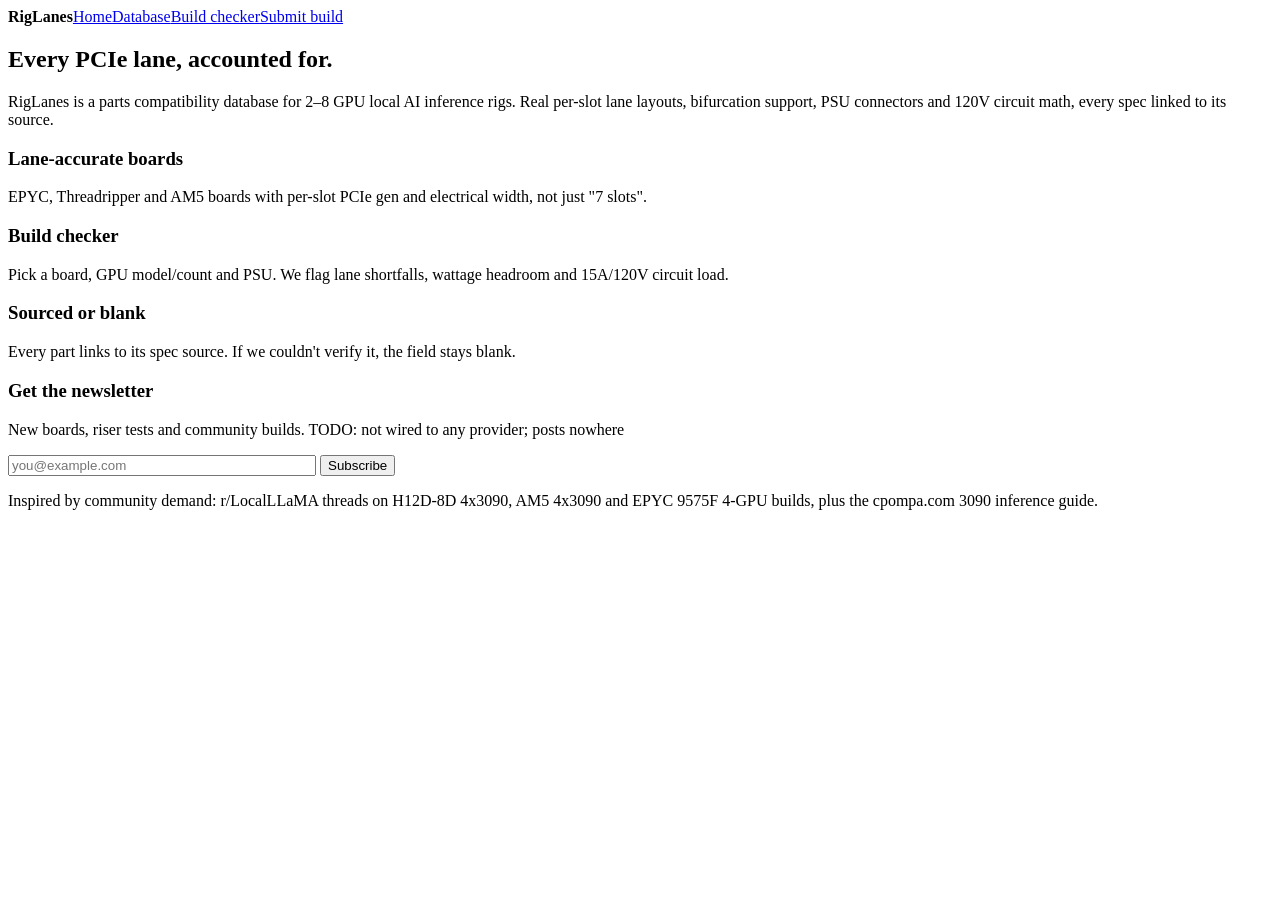
==== index.html @ 4cade734 "Add RigLanes pages" ====
<!doctype html><html><head><meta charset=utf-8><title>RigLanes</title><link rel=stylesheet href=style.css></head><body><nav><b>RigLanes</b><a href="index.html">Home</a><a href="db.html">Database</a><a href="checker.html">Build checker</a><a href="submit.html">Submit build</a></nav><main>
<section class=hero><h1>Every PCIe lane, accounted for.</h1><p>RigLanes is a parts compatibility database for 2–8 GPU local AI inference rigs. Real per-slot lane layouts, bifurcation support, PSU connectors and 120V circuit math, every spec linked to its source.</p></section>
<div class=grid><div class=card><h3>Lane-accurate boards</h3><p class=muted>EPYC, Threadripper and AM5 boards with per-slot PCIe gen and electrical width, not just "7 slots".</p></div>
<div class=card><h3>Build checker</h3><p class=muted>Pick a board, GPU model/count and PSU. We flag lane shortfalls, wattage headroom and 15A/120V circuit load.</p></div>
<div class=card><h3>Sourced or blank</h3><p class=muted>Every part links to its spec source. If we couldn't verify it, the field stays blank.</p></div></div>
<div class=card><h3>Get the newsletter</h3><p class=muted>New boards, riser tests and community builds. <span class=todo>TODO: not wired to any provider; posts nowhere</span></p>
<form onsubmit="event.preventDefault();this.querySelector('p').hidden=false"><input type=email required placeholder="you@example.com" style="width:300px"> <button>Subscribe</button><p hidden class=warn>Placeholder: nothing was sent.</p></form></div>
<p class=muted>Inspired by community demand: r/LocalLLaMA threads on H12D-8D 4x3090, AM5 4x3090 and EPYC 9575F 4-GPU builds, plus the cpompa.com 3090 inference guide.</p>
</main></body></html>
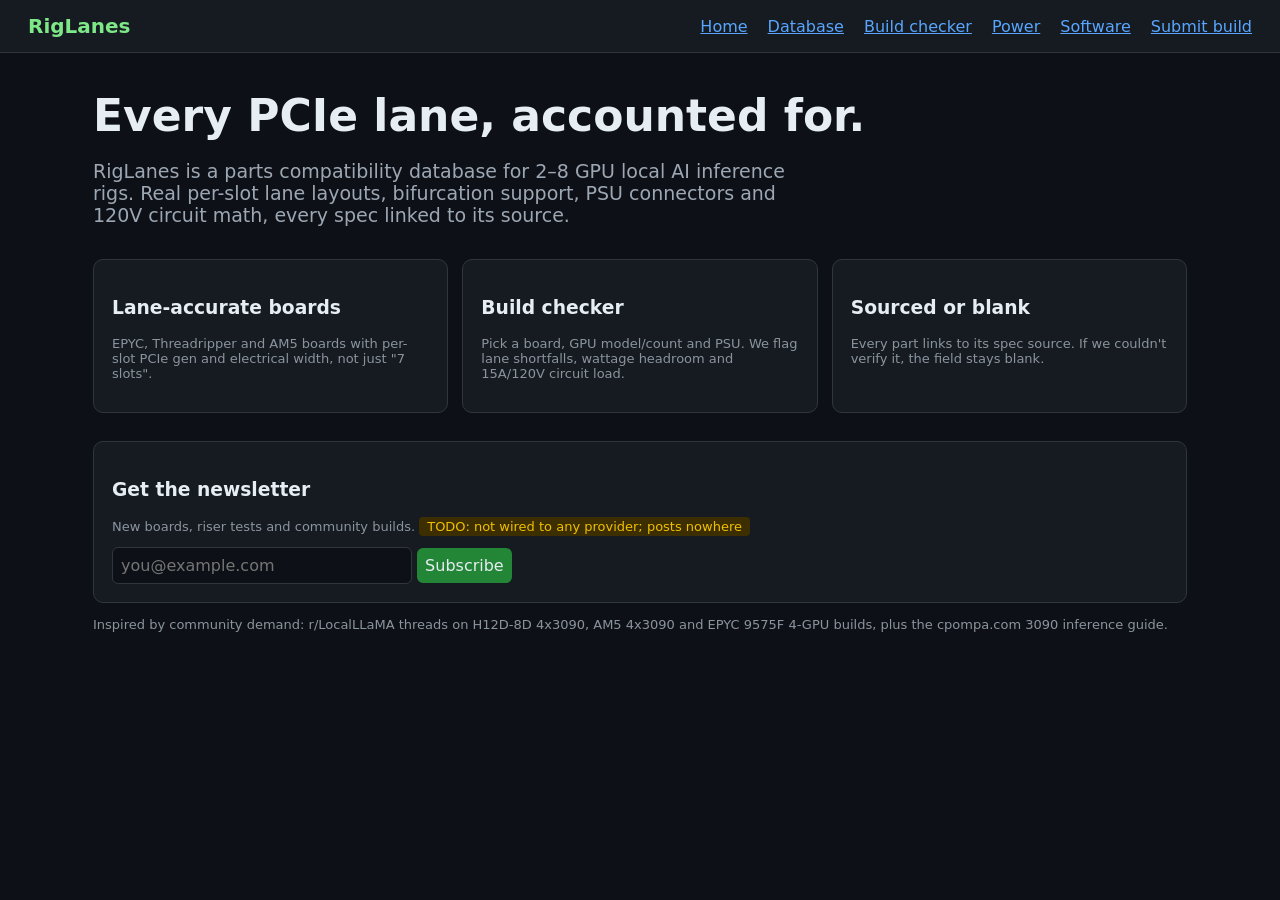
==== commit 087e3f7d: "Add power.html and software.html, nav links, checker integration" ====
--- a/index.html
+++ b/index.html
@@ -1,4 +1,4 @@
-<!doctype html><html><head><meta charset=utf-8><title>RigLanes</title><link rel=stylesheet href=style.css></head><body><nav><b>RigLanes</b><a href="index.html">Home</a><a href="db.html">Database</a><a href="checker.html">Build checker</a><a href="submit.html">Submit build</a></nav><main>
+<!doctype html><html><head><meta charset=utf-8><title>RigLanes</title><link rel=stylesheet href=style.css></head><body><nav><b>RigLanes</b><a href="index.html">Home</a><a href="db.html">Database</a><a href="checker.html">Build checker</a><a href="power.html">Power</a><a href="software.html">Software</a><a href="submit.html">Submit build</a></nav><main>
 <section class=hero><h1>Every PCIe lane, accounted for.</h1><p>RigLanes is a parts compatibility database for 2–8 GPU local AI inference rigs. Real per-slot lane layouts, bifurcation support, PSU connectors and 120V circuit math, every spec linked to its source.</p></section>
 <div class=grid><div class=card><h3>Lane-accurate boards</h3><p class=muted>EPYC, Threadripper and AM5 boards with per-slot PCIe gen and electrical width, not just "7 slots".</p></div>
 <div class=card><h3>Build checker</h3><p class=muted>Pick a board, GPU model/count and PSU. We flag lane shortfalls, wattage headroom and 15A/120V circuit load.</p></div>
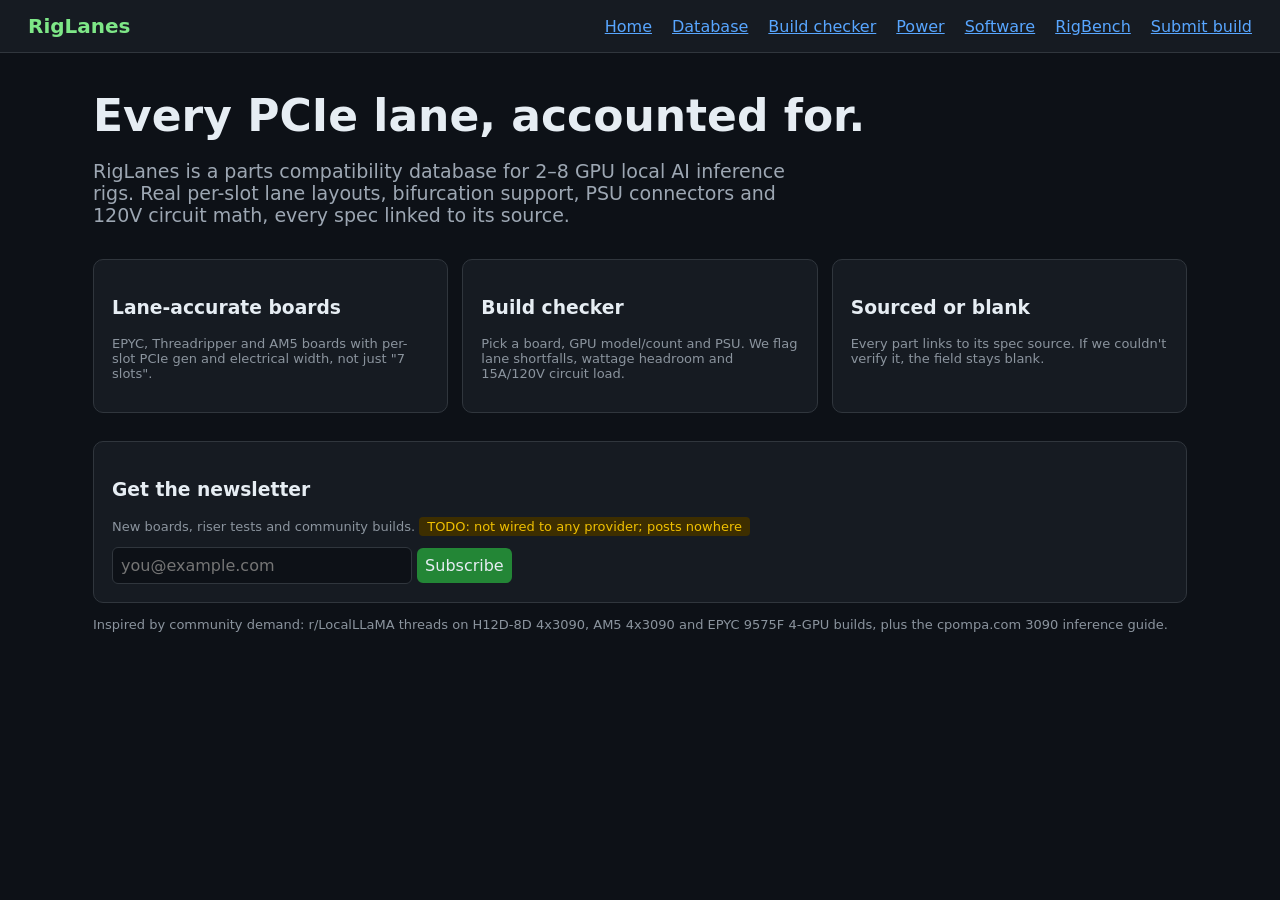
==== commit 229d25fc: "RigBench: catalog page, parts/queue data, test script, docs" ====
--- a/index.html
+++ b/index.html
@@ -1,4 +1,4 @@
-<!doctype html><html><head><meta charset=utf-8><title>RigLanes</title><link rel=stylesheet href=style.css></head><body><nav><b>RigLanes</b><a href="index.html">Home</a><a href="db.html">Database</a><a href="checker.html">Build checker</a><a href="power.html">Power</a><a href="software.html">Software</a><a href="submit.html">Submit build</a></nav><main>
+<!doctype html><html><head><meta charset=utf-8><title>RigLanes</title><link rel=stylesheet href=style.css></head><body><nav><b>RigLanes</b><a href="index.html">Home</a><a href="db.html">Database</a><a href="checker.html">Build checker</a><a href="power.html">Power</a><a href="software.html">Software</a><a href="rigbench.html">RigBench</a><a href="submit.html">Submit build</a></nav><main>
 <section class=hero><h1>Every PCIe lane, accounted for.</h1><p>RigLanes is a parts compatibility database for 2–8 GPU local AI inference rigs. Real per-slot lane layouts, bifurcation support, PSU connectors and 120V circuit math, every spec linked to its source.</p></section>
 <div class=grid><div class=card><h3>Lane-accurate boards</h3><p class=muted>EPYC, Threadripper and AM5 boards with per-slot PCIe gen and electrical width, not just "7 slots".</p></div>
 <div class=card><h3>Build checker</h3><p class=muted>Pick a board, GPU model/count and PSU. We flag lane shortfalls, wattage headroom and 15A/120V circuit load.</p></div>
